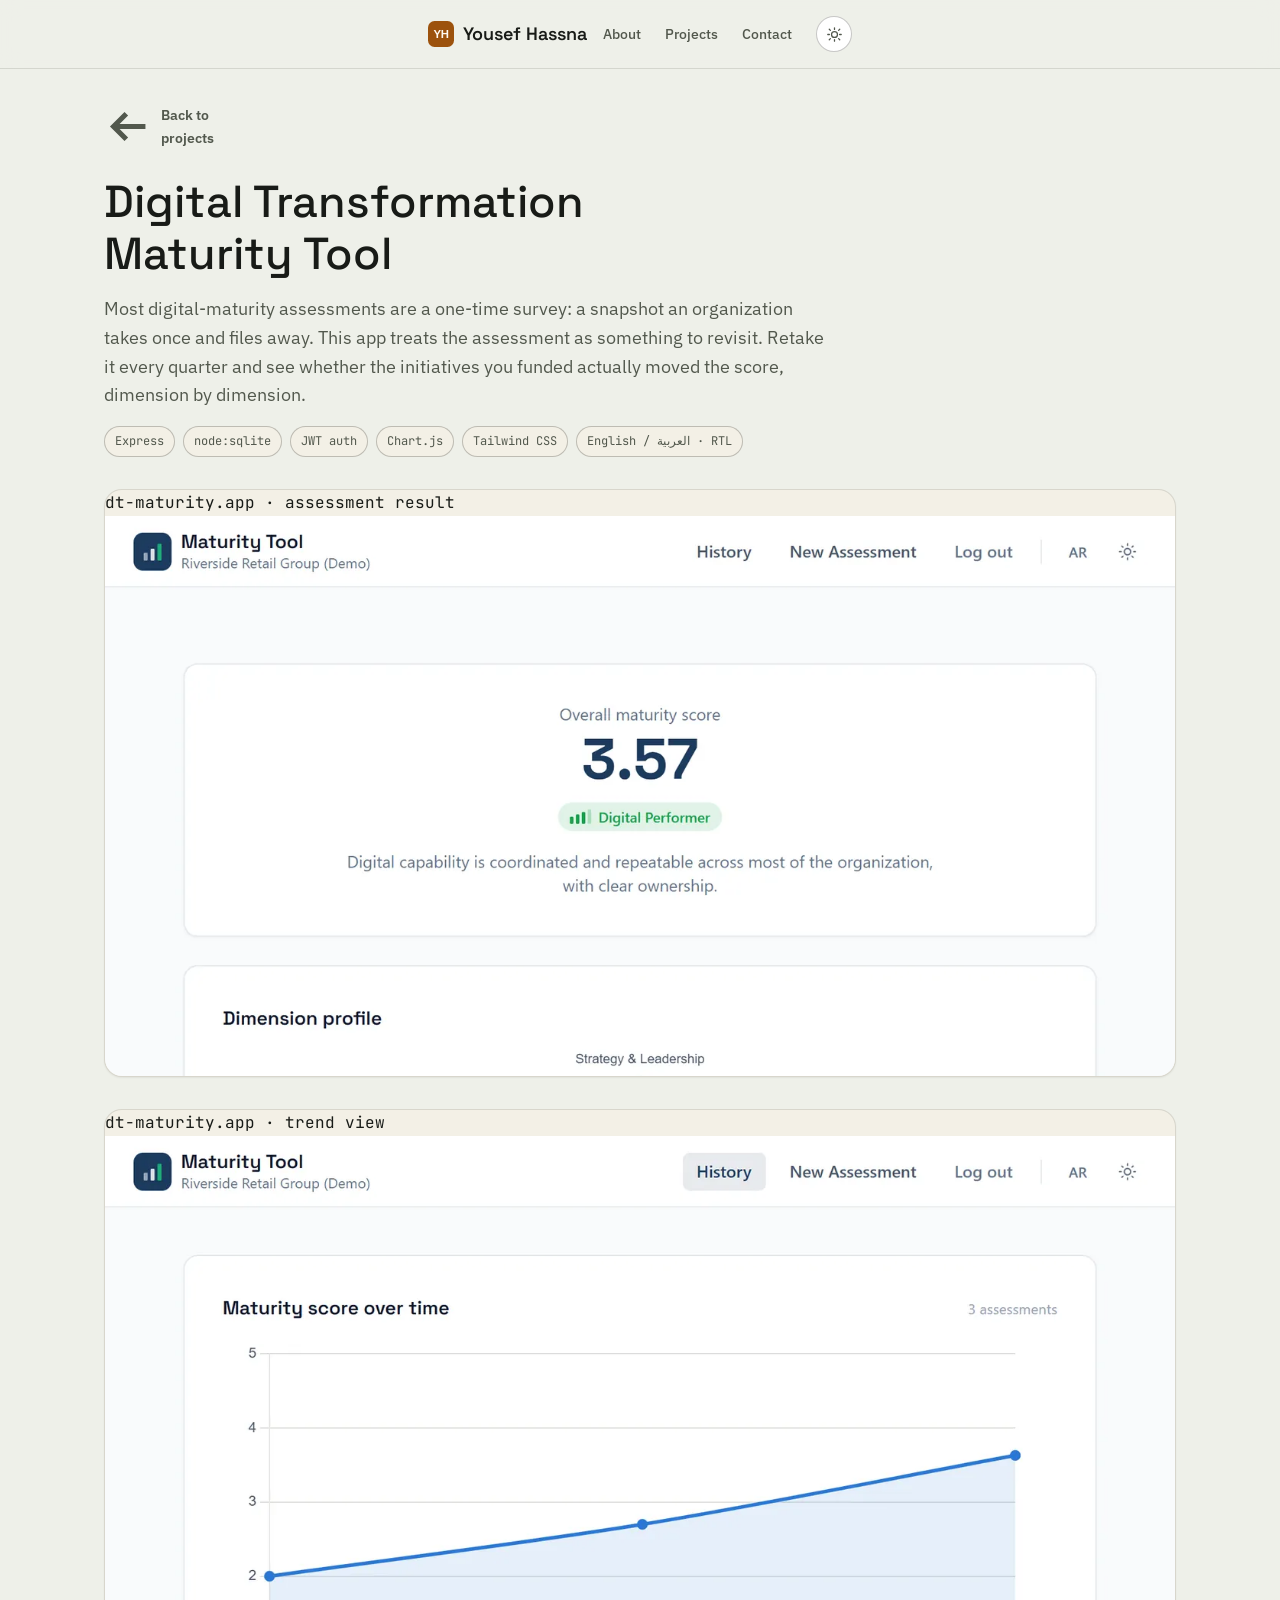
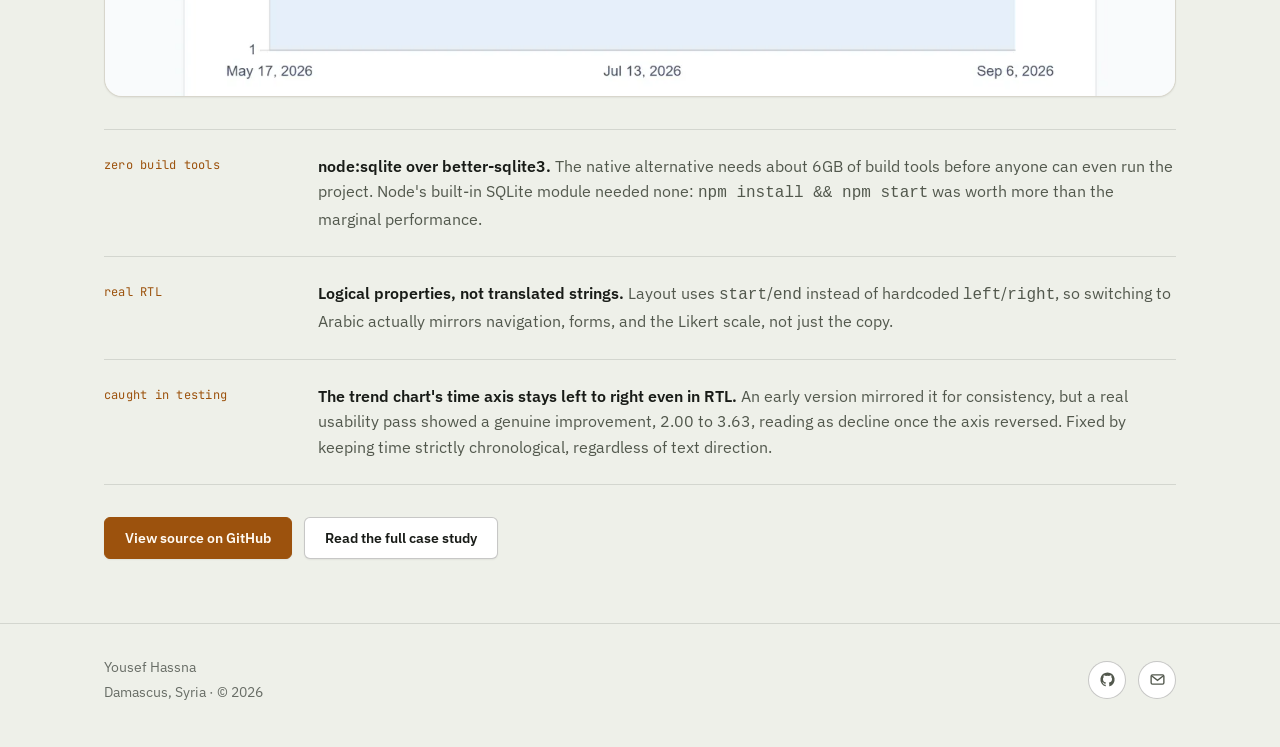
==== projects/dt-maturity-tool.html @ 9a61b5fc "Redesign portfolio: deslop, split into real pages, rebuild design system Rebuilt the single 1.7MB in" ====
<!doctype html>
<html lang="en">
<head>
<meta charset="UTF-8">
<meta name="viewport" content="width=device-width, initial-scale=1.0">
<script>try{var t=localStorage.getItem("theme");if(t==="dark"||t==="light")document.documentElement.setAttribute("data-theme",t);}catch(e){}</script>
<title>Digital Transformation Maturity Tool | Yousef Hassna</title>
<meta name="description" content="A full-stack digital maturity assessment tool with persistence and trend tracking, built in English and Arabic with real RTL layout.">
<link rel="canonical" href="https://kroos2000sy.github.io/portfolio/projects/dt-maturity-tool.html">

<meta property="og:type" content="article">
<meta property="og:title" content="Digital Transformation Maturity Tool | Yousef Hassna">
<meta property="og:description" content="A full-stack digital maturity assessment tool with persistence and trend tracking, built in English and Arabic with real RTL layout.">
<meta property="og:url" content="https://kroos2000sy.github.io/portfolio/projects/dt-maturity-tool.html">
<meta property="og:image" content="https://kroos2000sy.github.io/portfolio/assets/img/dt-maturity-hero.webp">

<link rel="icon" type="image/svg+xml" href="../favicon.svg">
<link rel="alternate icon" type="image/png" sizes="32x32" href="../favicon-32.png">
<link rel="apple-touch-icon" sizes="180x180" href="../apple-touch-icon.png">
<link rel="preconnect" href="https://fonts.googleapis.com">
<link rel="preconnect" href="https://fonts.gstatic.com" crossorigin>
<link rel="stylesheet" href="https://fonts.googleapis.com/css2?family=Space+Grotesk:wght@500;600;700&family=IBM+Plex+Sans:wght@400;500;600&family=JetBrains+Mono:wght@400;500;600&display=swap">
<link rel="stylesheet" href="../assets/css/style.css">
</head>
<body>

<a class="skip-link" href="#main">Skip to main content</a>
<div class="progress-track" aria-hidden="true"><div class="progress-fill" id="progressFill"></div></div>

<nav class="site-nav" aria-label="Primary">
  <div class="nav-inner">
    <a class="nav-brand" href="../index.html#top">
      <svg width="26" height="26" viewBox="0 0 32 32" aria-hidden="true">
        <rect width="32" height="32" rx="8" fill="var(--accent)"/>
        <text x="16" y="21.5" text-anchor="middle" font-family="Arial, Helvetica, sans-serif" font-weight="700" font-size="14" letter-spacing="-0.5" fill="var(--accent-ink)">YH</text>
      </svg>
      <span>Yousef Hassna</span>
    </a>
    <div class="nav-right">
      <ul class="nav-links">
        <li><a href="../index.html#about">About</a></li>
        <li><a href="../index.html#projects">Projects</a></li>
        <li><a href="../index.html#contact">Contact</a></li>
      </ul>
      <button class="theme-toggle" id="themeToggle" type="button" aria-label="Switch to dark theme" aria-pressed="false">
        <svg class="icon-sun" viewBox="0 0 24 24" fill="none" stroke="currentColor" stroke-width="1.8" stroke-linecap="round" aria-hidden="true"><circle cx="12" cy="12" r="4.2"/><path d="M12 2.5v2.3M12 19.2v2.3M4.6 4.6l1.6 1.6M17.8 17.8l1.6 1.6M2.5 12h2.3M19.2 12h2.3M4.6 19.4l1.6-1.6M17.8 6.2l1.6-1.6"/></svg>
        <svg class="icon-moon" viewBox="0 0 24 24" fill="none" stroke="currentColor" stroke-width="1.8" stroke-linecap="round" aria-hidden="true"><path d="M20 14.5A8.5 8.5 0 1 1 9.5 4a6.8 6.8 0 0 0 10.5 10.5Z"/></svg>
      </button>
    </div>
  </div>
</nav>

<main id="main">
<div class="wrap">

  <a class="back-link" href="../index.html#projects">
    <svg viewBox="0 0 16 16" fill="none" stroke="currentColor" stroke-width="1.6" aria-hidden="true"><path d="M13 8H3M7 4 3 8l4 4"/></svg>
    Back to projects
  </a>

  <div class="project-hero" data-reveal>
    <h1>Digital Transformation Maturity Tool</h1>
    <p class="desc">Most digital-maturity assessments are a one-time survey: a snapshot an organization takes once and files away. This app treats the assessment as something to revisit. Retake it every quarter and see whether the initiatives you funded actually moved the score, dimension by dimension.</p>
    <div class="tag-row">
      <span class="tag">Express</span>
      <span class="tag">node:sqlite</span>
      <span class="tag">JWT auth</span>
      <span class="tag">Chart.js</span>
      <span class="tag">Tailwind CSS</span>
      <span class="tag">English / العربية · RTL</span>
    </div>
  </div>

  <div class="detail-media" data-reveal>
    <div class="frame-bar mono">dt-maturity.app · assessment result</div>
    <img src="../assets/img/dt-maturity-hero.webp" width="1400" height="2022" alt="Maturity assessment dashboard showing an overall score of 3.57, a radar chart across six dimensions, and two focus recommendations." loading="eager" decoding="async">
  </div>

  <div class="detail-media" data-reveal>
    <div class="frame-bar mono">dt-maturity.app · trend view</div>
    <img src="../assets/img/dt-maturity-trend.webp" width="1400" height="1120" alt="Line chart of maturity score across three quarterly assessments, rising from 2.00 to 3.63, with a history table below it." loading="lazy" decoding="async">
  </div>

  <div class="decisions" data-reveal>
    <div class="decision">
      <div class="label">zero build tools</div>
      <div class="body"><strong>node:sqlite over better-sqlite3.</strong> The native alternative needs about 6GB of build tools before anyone can even run the project. Node's built-in SQLite module needed none: <code>npm install &amp;&amp; npm start</code> was worth more than the marginal performance.</div>
    </div>
    <div class="decision">
      <div class="label">real RTL</div>
      <div class="body"><strong>Logical properties, not translated strings.</strong> Layout uses <code>start</code>/<code>end</code> instead of hardcoded <code>left</code>/<code>right</code>, so switching to Arabic actually mirrors navigation, forms, and the Likert scale, not just the copy.</div>
    </div>
    <div class="decision">
      <div class="label">caught in testing</div>
      <div class="body"><strong>The trend chart's time axis stays left to right even in RTL.</strong> An early version mirrored it for consistency, but a real usability pass showed a genuine improvement, 2.00 to 3.63, reading as decline once the axis reversed. Fixed by keeping time strictly chronological, regardless of text direction.</div>
    </div>
  </div>

  <div class="detail-foot btn-row" data-reveal>
    <a class="btn primary" href="https://github.com/kroos2000sy/digital-maturity-assessment" target="_blank" rel="noopener">View source on GitHub</a>
    <a class="btn" href="https://github.com/kroos2000sy/digital-maturity-assessment/blob/master/CASE_STUDY.md" target="_blank" rel="noopener">Read the full case study</a>
  </div>

</div>
</main>

<footer>
  <div class="wrap footer-inner">
    <div class="footer-meta">
      <span>Yousef Hassna</span>
      <span>Damascus, Syria · © 2026</span>
    </div>
    <div class="footer-links">
      <a class="icon-btn" href="https://github.com/kroos2000sy" target="_blank" rel="noopener" aria-label="GitHub profile">
        <svg viewBox="0 0 24 24" fill="currentColor" aria-hidden="true"><path d="M12 2a10 10 0 0 0-3.16 19.49c.5.09.68-.22.68-.48v-1.7c-2.78.6-3.37-1.34-3.37-1.34-.46-1.16-1.11-1.47-1.11-1.47-.91-.62.07-.6.07-.6 1 .07 1.53 1.03 1.53 1.03.89 1.53 2.34 1.09 2.91.83.09-.65.35-1.09.63-1.34-2.22-.25-4.56-1.11-4.56-4.95 0-1.09.39-1.99 1.03-2.69-.1-.25-.45-1.27.1-2.65 0 0 .84-.27 2.75 1.03a9.4 9.4 0 0 1 5 0c1.91-1.3 2.75-1.03 2.75-1.03.55 1.38.2 2.4.1 2.65.64.7 1.03 1.6 1.03 2.69 0 3.85-2.34 4.7-4.57 4.95.36.31.68.92.68 1.85v2.75c0 .26.18.58.69.48A10 10 0 0 0 12 2Z"/></svg>
      </a>
      <a class="icon-btn" href="mailto:yousefpes1@gmail.com" aria-label="Email Yousef">
        <svg viewBox="0 0 20 20" fill="none" stroke="currentColor" stroke-width="1.6" aria-hidden="true"><rect x="2.5" y="4.5" width="15" height="11" rx="1.6"/><path d="m3 5.5 7 5.5 7-5.5"/></svg>
      </a>
    </div>
  </div>
</footer>

<button class="icon-btn back-to-top" id="backToTop" type="button" aria-label="Back to top">
  <svg viewBox="0 0 20 20" fill="none" stroke="currentColor" stroke-width="1.8" stroke-linecap="round" aria-hidden="true"><path d="M10 15V5M5 9l5-5 5 5"/></svg>
</button>

<script src="../assets/js/main.js"></script>
</body>
</html>
---- assets/css/style.css ----
/* ==========================================================================
   Yousef Hassna - portfolio
   Design tokens
   ========================================================================== */

:root {
  --bg: #eef0e9;
  --surface: #ffffff;
  --surface-2: #f3f0e6;
  --border: rgba(21, 24, 20, 0.12);
  --border-strong: rgba(21, 24, 20, 0.24);
  --ink: #181b17;
  --ink-2: #52584d;
  --ink-3: #686d66;
  --accent: #9c520d;
  --accent-ink: #fffaf3;
  --accent-soft: #f1decb;
  --teal: #1f6a5d;
  --good: #2e7d46;
  --bad: #ac3226;
  --shadow-sm: 0 1px 2px rgba(21, 24, 20, 0.06);
  --shadow-md: 0 10px 30px -14px rgba(21, 24, 20, 0.32);

  --font-display: "Space Grotesk", ui-sans-serif, system-ui, sans-serif;
  --font-body: "IBM Plex Sans", ui-sans-serif, system-ui, -apple-system, sans-serif;
  --font-mono: "JetBrains Mono", ui-monospace, "SFMono-Regular", Menlo, monospace;

  --text-xs: 0.75rem;
  --text-sm: 0.875rem;
  --text-base: 1rem;
  --text-lg: 1.125rem;
  --text-xl: 1.375rem;
  --text-2xl: 1.75rem;
  --text-3xl: 2.5rem;

  --space-1: 4px;
  --space-2: 8px;
  --space-3: 12px;
  --space-4: 16px;
  --space-6: 24px;
  --space-8: 32px;
  --space-12: 48px;
  --space-16: 64px;
  --space-24: 96px;

  --radius-sm: 6px;
  --radius-md: 10px;
  --radius-lg: 18px;

  --container: 1120px;
  --measure: 62ch;

  --ease-out: cubic-bezier(0.16, 1, 0.3, 1);
  --ease-in-out: cubic-bezier(0.65, 0, 0.35, 1);
  --duration-fast: 150ms;
  --duration-base: 220ms;
  --duration-slow: 480ms;
}

@media (prefers-color-scheme: dark) {
  :root:not([data-theme="light"]) {
    --bg: #101210;
    --surface: #171a16;
    --surface-2: #1d211b;
    --border: rgba(237, 239, 230, 0.12);
    --border-strong: rgba(237, 239, 230, 0.24);
    --ink: #edefe6;
    --ink-2: #a9ad9f;
    --ink-3: #7f847d;
    --accent: #f0a758;
    --accent-ink: #1c1200;
    --accent-soft: rgba(240, 167, 88, 0.16);
    --teal: #5cc2b1;
    --good: #57c377;
    --bad: #e2796d;
    --shadow-sm: 0 1px 2px rgba(0, 0, 0, 0.4);
    --shadow-md: 0 20px 44px -20px rgba(0, 0, 0, 0.7);
  }
}

:root[data-theme="dark"] {
  --bg: #101210;
  --surface: #171a16;
  --surface-2: #1d211b;
  --border: rgba(237, 239, 230, 0.12);
  --border-strong: rgba(237, 239, 230, 0.24);
  --ink: #edefe6;
  --ink-2: #a9ad9f;
  --ink-3: #7f847d;
  --accent: #f0a758;
  --accent-ink: #1c1200;
  --accent-soft: rgba(240, 167, 88, 0.16);
  --teal: #5cc2b1;
  --good: #57c377;
  --bad: #e2796d;
  --shadow-sm: 0 1px 2px rgba(0, 0, 0, 0.4);
  --shadow-md: 0 20px 44px -20px rgba(0, 0, 0, 0.7);
}

/* ==========================================================================
   Reset & base
   ========================================================================== */

*,
*::before,
*::after {
  box-sizing: border-box;
}

html {
  scroll-behavior: smooth;
  -webkit-text-size-adjust: 100%;
}

body {
  margin: 0;
  background: var(--bg);
  color: var(--ink);
  font-family: var(--font-body);
  font-size: var(--text-base);
  line-height: 1.6;
  transition: background-color var(--duration-base) var(--ease-out), color var(--duration-base) var(--ease-out);
}

img {
  max-width: 100%;
  display: block;
}

h1, h2, h3, h4 {
  font-family: var(--font-display);
  font-weight: 500;
  line-height: 1.15;
  margin: 0;
  color: var(--ink);
  text-wrap: balance;
}

p {
  margin: 0;
}

a {
  color: var(--teal);
  text-decoration-thickness: 1.5px;
  text-underline-offset: 3px;
}

a:hover {
  color: var(--accent);
}

::selection {
  background: var(--accent);
  color: var(--accent-ink);
}

:focus-visible {
  outline: 2px solid var(--accent);
  outline-offset: 3px;
  border-radius: 2px;
}

button {
  font: inherit;
  color: inherit;
}

.mono {
  font-family: var(--font-mono);
}

.skip-link {
  position: absolute;
  top: -100%;
  left: var(--space-4);
  z-index: 100;
  background: var(--accent);
  color: var(--accent-ink);
  padding: var(--space-2) var(--space-4);
  border-radius: var(--radius-sm);
  font-weight: 600;
  text-decoration: none;
  transition: top var(--duration-fast) var(--ease-out);
}

.skip-link:focus {
  top: var(--space-4);
}

.wrap {
  max-width: var(--container);
  margin-inline: auto;
  padding-inline: var(--space-6);
}

@media (max-width: 620px) {
  .wrap {
    padding-inline: var(--space-4);
  }
}

section[id] {
  scroll-margin-top: 84px;
}

@media (prefers-reduced-motion: reduce) {
  html {
    scroll-behavior: auto;
  }
  *, *::before, *::after {
    animation-duration: 0.01ms !important;
    animation-iteration-count: 1 !important;
    transition-duration: 0.01ms !important;
  }
}

/* ==========================================================================
   Scroll progress
   ========================================================================== */

.progress-track {
  position: fixed;
  inset-inline: 0;
  top: 0;
  height: 3px;
  background: transparent;
  z-index: 60;
}

.progress-fill {
  height: 100%;
  width: 0%;
  background: var(--accent);
  transform-origin: left;
}

/* ==========================================================================
   Nav
   ========================================================================== */

.site-nav {
  position: sticky;
  top: 0;
  z-index: 50;
  display: flex;
  align-items: center;
  justify-content: space-between;
  gap: var(--space-4);
  padding-block: var(--space-4);
  background: color-mix(in srgb, var(--bg) 88%, transparent);
  backdrop-filter: blur(10px);
  -webkit-backdrop-filter: blur(10px);
  border-bottom: 1px solid var(--border);
}

.nav-inner {
  max-width: var(--container);
  margin-inline: auto;
  padding-inline: var(--space-6);
  display: flex;
  align-items: center;
  justify-content: space-between;
  gap: var(--space-4);
}

@media (max-width: 620px) {
  .nav-inner {
    padding-inline: var(--space-4);
  }
}

.nav-brand {
  display: inline-flex;
  align-items: center;
  gap: 9px;
  text-decoration: none;
  color: var(--ink);
  font-family: var(--font-display);
  font-weight: 600;
  font-size: var(--text-lg);
}

.nav-brand svg {
  flex-shrink: 0;
}

.nav-right {
  display: flex;
  align-items: center;
  gap: var(--space-6);
}

.nav-links {
  display: flex;
  align-items: center;
  gap: var(--space-6);
  list-style: none;
  margin: 0;
  padding: 0;
}

.nav-links a {
  position: relative;
  font-size: var(--text-sm);
  font-weight: 500;
  color: var(--ink-2);
  text-decoration: none;
}

.nav-links a::after {
  content: "";
  position: absolute;
  left: 0;
  right: 0;
  bottom: -4px;
  height: 2px;
  background: var(--accent);
  transform: scaleX(0);
  transform-origin: left;
  transition: transform var(--duration-base) var(--ease-out);
}

.nav-links a:hover,
.nav-links a[aria-current="true"] {
  color: var(--ink);
}

.nav-links a:hover::after,
.nav-links a[aria-current="true"]::after {
  transform: scaleX(1);
}

@media (max-width: 700px) {
  .nav-links {
    display: none;
  }
}

.theme-toggle {
  display: inline-flex;
  align-items: center;
  justify-content: center;
  width: 36px;
  height: 36px;
  border-radius: 50%;
  border: 1px solid var(--border-strong);
  background: var(--surface);
  cursor: pointer;
  transition: transform var(--duration-fast) var(--ease-out), border-color var(--duration-fast) var(--ease-out);
}

.theme-toggle:hover {
  border-color: var(--accent);
}

.theme-toggle:active {
  transform: scale(0.92);
}

.theme-toggle svg {
  width: 17px;
  height: 17px;
  stroke: var(--ink-2);
}

.theme-toggle .icon-moon { display: none; }
:root[data-theme="dark"] .theme-toggle .icon-sun { display: none; }
:root[data-theme="dark"] .theme-toggle .icon-moon { display: block; }
@media (prefers-color-scheme: dark) {
  :root:not([data-theme="light"]) .theme-toggle .icon-sun { display: none; }
  :root:not([data-theme="light"]) .theme-toggle .icon-moon { display: block; }
}

/* ==========================================================================
   Buttons
   ========================================================================== */

.btn {
  display: inline-flex;
  align-items: center;
  justify-content: center;
  gap: 8px;
  font-family: var(--font-body);
  font-size: var(--text-sm);
  font-weight: 600;
  line-height: 1;
  padding: 13px 20px;
  border-radius: var(--radius-sm);
  border: 1px solid var(--border-strong);
  background: var(--surface);
  color: var(--ink);
  text-decoration: none;
  cursor: pointer;
  box-shadow: var(--shadow-sm);
  transition: transform var(--duration-fast) var(--ease-out),
    border-color var(--duration-fast) var(--ease-out),
    background-color var(--duration-fast) var(--ease-out);
}

.btn:hover {
  border-color: var(--accent);
  color: var(--ink);
}

.btn:active {
  transform: scale(0.97);
}

.btn.primary {
  background: var(--accent);
  border-color: var(--accent);
  color: var(--accent-ink);
}

.btn.primary:hover {
  filter: brightness(1.06);
}

.btn.ghost {
  background: transparent;
  box-shadow: none;
}

.btn-row {
  display: flex;
  flex-wrap: wrap;
  gap: var(--space-3);
}

.icon-btn {
  display: inline-flex;
  align-items: center;
  justify-content: center;
  width: 38px;
  height: 38px;
  border-radius: 50%;
  border: 1px solid var(--border-strong);
  background: var(--surface);
  color: var(--ink-2);
  cursor: pointer;
  transition: transform var(--duration-fast) var(--ease-out), border-color var(--duration-fast) var(--ease-out), color var(--duration-fast) var(--ease-out);
}

.icon-btn:hover {
  border-color: var(--accent);
  color: var(--accent);
}

.icon-btn:active {
  transform: scale(0.92);
}

.icon-btn svg {
  width: 17px;
  height: 17px;
}

/* ==========================================================================
   Hero
   ========================================================================== */

.hero {
  padding-block: var(--space-16) var(--space-8);
  display: grid;
  grid-template-columns: 1.4fr 1fr;
  gap: var(--space-12);
  align-items: start;
}

@media (max-width: 860px) {
  .hero {
    grid-template-columns: 1fr;
    padding-block: var(--space-12) var(--space-4);
    gap: var(--space-8);
  }
}

.hero h1 {
  font-size: clamp(2.4rem, 5.4vw, 3.6rem);
  letter-spacing: -0.01em;
}

.hero .role {
  margin-top: var(--space-3);
  font-size: var(--text-lg);
  color: var(--ink-2);
  font-weight: 500;
  max-width: 42ch;
}

.hero .pitch {
  margin-top: var(--space-4);
  font-size: var(--text-base);
  color: var(--ink-2);
  max-width: 52ch;
}

.hero .btn-row {
  margin-top: var(--space-6);
}

.glance-card {
  border: 1px solid var(--border);
  border-radius: var(--radius-lg);
  background: var(--surface);
  box-shadow: var(--shadow-md);
  padding: var(--space-6);
}

.glance-card h2 {
  font-family: var(--font-body);
  font-size: var(--text-xs);
  font-weight: 600;
  letter-spacing: 0.06em;
  text-transform: uppercase;
  color: var(--ink-3);
  margin-bottom: var(--space-4);
}

.glance-list {
  list-style: none;
  margin: 0;
  padding: 0;
  display: flex;
  flex-direction: column;
  gap: var(--space-4);
}

.glance-list li {
  display: flex;
  justify-content: space-between;
  align-items: baseline;
  gap: var(--space-3);
  padding-bottom: var(--space-4);
  border-bottom: 1px solid var(--border);
}

.glance-list li:last-child {
  border-bottom: none;
  padding-bottom: 0;
}

.glance-list dt {
  font-size: var(--text-sm);
  color: var(--ink-3);
}

.glance-list dd {
  margin: 0;
  font-size: var(--text-sm);
  font-weight: 600;
  color: var(--ink);
  text-align: right;
}

/* ==========================================================================
   Sections
   ========================================================================== */

.section {
  padding-block: var(--space-16);
  border-top: 1px solid var(--border);
}

.section-head {
  display: flex;
  flex-direction: column;
  gap: var(--space-3);
  margin-bottom: var(--space-8);
  max-width: 68ch;
}

.section-head h2 {
  font-size: var(--text-3xl);
}

.section-head p {
  color: var(--ink-2);
  font-size: var(--text-base);
}

[data-reveal] {
  opacity: 0;
  transform: translateY(16px);
  transition: opacity var(--duration-slow) var(--ease-out), transform var(--duration-slow) var(--ease-out);
}

[data-reveal].in-view {
  opacity: 1;
  transform: translateY(0);
}

.skills-grid > .skill-group:nth-child(1) { transition-delay: 0ms; }
.skills-grid > .skill-group:nth-child(2) { transition-delay: 50ms; }
.skills-grid > .skill-group:nth-child(3) { transition-delay: 100ms; }
.skills-grid > .skill-group:nth-child(4) { transition-delay: 150ms; }
.skills-grid > .skill-group:nth-child(5) { transition-delay: 200ms; }

.project-list > .project-card:nth-child(2) { transition-delay: 60ms; }
.project-list > .project-card:nth-child(3) { transition-delay: 120ms; }

/* ---- hero load-in (single authored entrance, not repeated per-section) ---- */
.load-in {
  opacity: 0;
  transform: translateY(14px);
  animation: loadIn 640ms var(--ease-out) forwards;
  animation-delay: calc(var(--i, 0) * 90ms);
}

@keyframes loadIn {
  to {
    opacity: 1;
    transform: translateY(0);
  }
}

@media (prefers-reduced-motion: reduce) {
  .load-in {
    opacity: 1;
    transform: none;
    animation: none;
  }
}

/* ==========================================================================
   About / skills
   ========================================================================== */

.about-body {
  max-width: var(--measure);
  font-size: var(--text-lg);
  color: var(--ink-2);
  margin-bottom: var(--space-8);
}

.skills-grid {
  display: grid;
  grid-template-columns: repeat(auto-fit, minmax(220px, 1fr));
  gap: var(--space-6);
}

.skill-group h3 {
  font-family: var(--font-body);
  font-size: var(--text-xs);
  font-weight: 600;
  letter-spacing: 0.06em;
  text-transform: uppercase;
  color: var(--ink-3);
  margin-bottom: var(--space-3);
}

.tag-row {
  display: flex;
  flex-wrap: wrap;
  gap: var(--space-2);
}

.tag {
  font-family: var(--font-mono);
  font-size: var(--text-xs);
  padding: 5px 10px;
  border-radius: 999px;
  border: 1px solid var(--border-strong);
  background: var(--surface-2);
  color: var(--ink-2);
  transition: transform var(--duration-fast) var(--ease-out), border-color var(--duration-fast) var(--ease-out);
}

.tag:hover {
  border-color: var(--accent);
  transform: translateY(-2px);
}

/* ==========================================================================
   Project cards
   ========================================================================== */

.project-list {
  display: flex;
  flex-direction: column;
  gap: var(--space-6);
}

.project-card {
  display: grid;
  grid-template-columns: minmax(0, 1.1fr) minmax(0, 1fr);
  border: 1px solid var(--border);
  border-radius: var(--radius-lg);
  background: var(--surface);
  overflow: hidden;
  box-shadow: var(--shadow-sm);
  transition: border-color var(--duration-base) var(--ease-out), box-shadow var(--duration-base) var(--ease-out);
}

.project-card:hover {
  border-color: var(--border-strong);
  box-shadow: var(--shadow-md);
}

.project-card:nth-child(even) {
  grid-template-columns: minmax(0, 1fr) minmax(0, 1.1fr);
}

.project-card:nth-child(even) .project-media {
  order: 2;
}

@media (max-width: 780px) {
  .project-card,
  .project-card:nth-child(even) {
    grid-template-columns: 1fr;
  }
  .project-card:nth-child(even) .project-media {
    order: 0;
  }
}

.project-media {
  position: relative;
  overflow: hidden;
  min-height: 220px;
  background: linear-gradient(100deg, var(--surface-2) 28%, var(--surface) 45%, var(--surface-2) 62%);
  background-size: 250% 100%;
  animation: shimmer 1.7s ease-in-out infinite;
}

.project-media.media-loaded {
  animation: none;
  background: var(--surface-2);
}

@keyframes shimmer {
  0% { background-position: 200% 0; }
  100% { background-position: -50% 0; }
}

.project-media .frame-bar {
  display: flex;
  align-items: center;
  padding: 8px 12px;
  border-bottom: 1px solid var(--border);
  font-family: var(--font-mono);
  font-size: 0.68rem;
  color: var(--ink-3);
  letter-spacing: 0.03em;
}

.project-media img {
  width: 100%;
  height: 260px;
  object-fit: cover;
  object-position: top center;
  opacity: 0;
  transition: transform 420ms var(--ease-out), opacity 380ms var(--ease-out);
}

.project-media img.is-loaded {
  opacity: 1;
}

.project-card:hover .project-media img {
  transform: scale(1.03);
}

.project-body {
  padding: var(--space-8);
  display: flex;
  flex-direction: column;
  gap: var(--space-4);
}

.project-body h3 {
  font-size: var(--text-2xl);
}

.project-body .desc {
  color: var(--ink-2);
}

.stat-row {
  display: flex;
  flex-wrap: wrap;
  gap: var(--space-6);
  padding-block: var(--space-3);
  border-block: 1px dashed var(--border);
}

.stat {
  display: flex;
  flex-direction: column;
  gap: 2px;
}

.stat .num {
  font-family: var(--font-mono);
  font-size: var(--text-xl);
  font-weight: 600;
  color: var(--accent);
}

.stat .num.teal {
  color: var(--teal);
}

.stat .lbl {
  font-size: var(--text-xs);
  letter-spacing: 0.04em;
  text-transform: uppercase;
  color: var(--ink-3);
}

.project-foot {
  display: flex;
  align-items: center;
  justify-content: space-between;
  gap: var(--space-3);
  margin-top: auto;
}

.case-link {
  display: inline-flex;
  align-items: center;
  gap: 6px;
  font-weight: 600;
  font-size: var(--text-sm);
  text-decoration: none;
  color: var(--ink);
}

.case-link svg {
  width: 15px;
  height: 15px;
  transition: transform var(--duration-base) var(--ease-out);
}

.project-card:hover .case-link svg {
  transform: translateX(3px);
}

/* ==========================================================================
   Contact
   ========================================================================== */

.contact-copy {
  max-width: var(--measure);
  color: var(--ink-2);
  font-size: var(--text-lg);
  margin-bottom: var(--space-6);
}

.email-row {
  display: flex;
  align-items: center;
  gap: var(--space-2);
}

/* ==========================================================================
   Footer
   ========================================================================== */

footer {
  border-top: 1px solid var(--border);
  padding-block: var(--space-8) var(--space-12);
}

.footer-inner {
  display: flex;
  align-items: center;
  justify-content: space-between;
  flex-wrap: wrap;
  gap: var(--space-4);
}

.footer-meta {
  display: flex;
  flex-direction: column;
  gap: 2px;
  color: var(--ink-3);
  font-size: var(--text-sm);
}

.footer-links {
  display: flex;
  gap: var(--space-3);
}

.back-to-top {
  position: fixed;
  right: var(--space-6);
  bottom: var(--space-6);
  z-index: 40;
  opacity: 0;
  pointer-events: none;
  transform: translateY(8px);
  transition: opacity var(--duration-base) var(--ease-out), transform var(--duration-base) var(--ease-out);
}

.back-to-top.visible {
  opacity: 1;
  pointer-events: auto;
  transform: translateY(0);
}

/* ==========================================================================
   Project detail page
   ========================================================================== */

.back-link {
  display: inline-flex;
  align-items: center;
  gap: 6px;
  font-size: var(--text-sm);
  font-weight: 600;
  color: var(--ink-2);
  text-decoration: none;
  margin-block: var(--space-8) var(--space-6);
}

.back-link:hover {
  color: var(--accent);
}

.project-hero {
  display: flex;
  flex-direction: column;
  gap: var(--space-4);
  margin-bottom: var(--space-8);
  max-width: 72ch;
}

.project-hero h1 {
  font-size: clamp(2rem, 4.4vw, 2.8rem);
}

.project-hero .desc {
  font-size: var(--text-lg);
  color: var(--ink-2);
}

.detail-media {
  border: 1px solid var(--border);
  border-radius: var(--radius-lg);
  overflow: hidden;
  box-shadow: var(--shadow-sm);
  margin-bottom: var(--space-8);
  background: linear-gradient(100deg, var(--surface-2) 28%, var(--surface) 45%, var(--surface-2) 62%);
  background-size: 250% 100%;
  animation: shimmer 1.7s ease-in-out infinite;
}

.detail-media.media-loaded {
  animation: none;
  background: var(--surface-2);
}

.detail-media img {
  width: 100%;
  height: auto;
  max-height: 560px;
  object-fit: cover;
  object-position: top center;
  opacity: 0;
  transition: opacity 380ms var(--ease-out);
}

.detail-media img.is-loaded {
  opacity: 1;
}

.decisions {
  display: flex;
  flex-direction: column;
  border-top: 1px solid var(--border);
  margin-bottom: var(--space-8);
}

.decision {
  display: grid;
  grid-template-columns: 190px 1fr;
  gap: var(--space-6);
  padding-block: var(--space-6);
  border-bottom: 1px solid var(--border);
}

@media (max-width: 680px) {
  .decision {
    grid-template-columns: 1fr;
    gap: var(--space-2);
  }
}

.decision .label {
  font-family: var(--font-mono);
  font-size: var(--text-xs);
  color: var(--accent);
  letter-spacing: 0.02em;
  padding-top: 2px;
}

.decision .body {
  color: var(--ink-2);
}

.decision .body strong {
  color: var(--ink);
  font-weight: 600;
}

.detail-foot {
  padding-bottom: var(--space-16);
}

/* ==========================================================================
   Utility
   ========================================================================== */

.visually-hidden {
  position: absolute;
  width: 1px;
  height: 1px;
  padding: 0;
  margin: -1px;
  overflow: hidden;
  clip: rect(0, 0, 0, 0);
  white-space: nowrap;
  border: 0;
}

.copied-tag {
  font-size: var(--text-xs);
  color: var(--good);
  opacity: 0;
  transition: opacity var(--duration-fast) var(--ease-out);
}

.copied-tag.visible {
  opacity: 1;
}
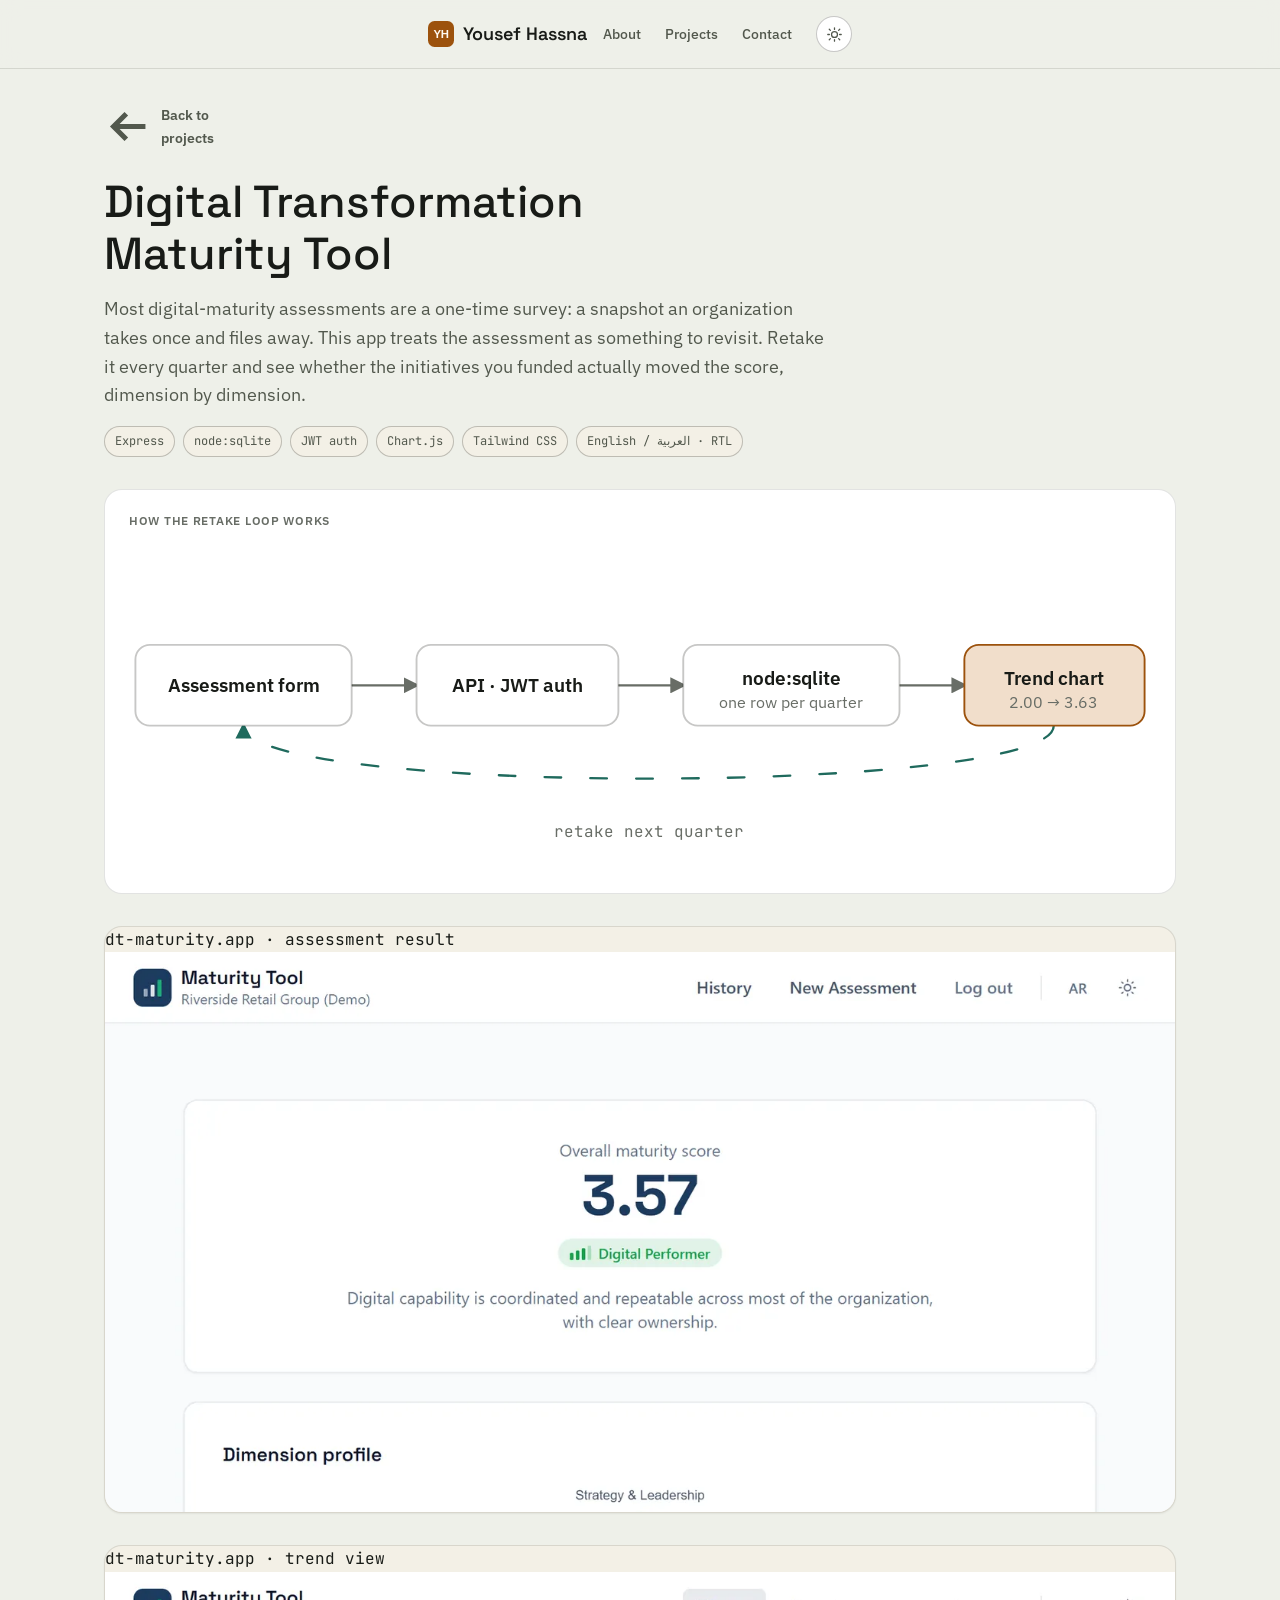
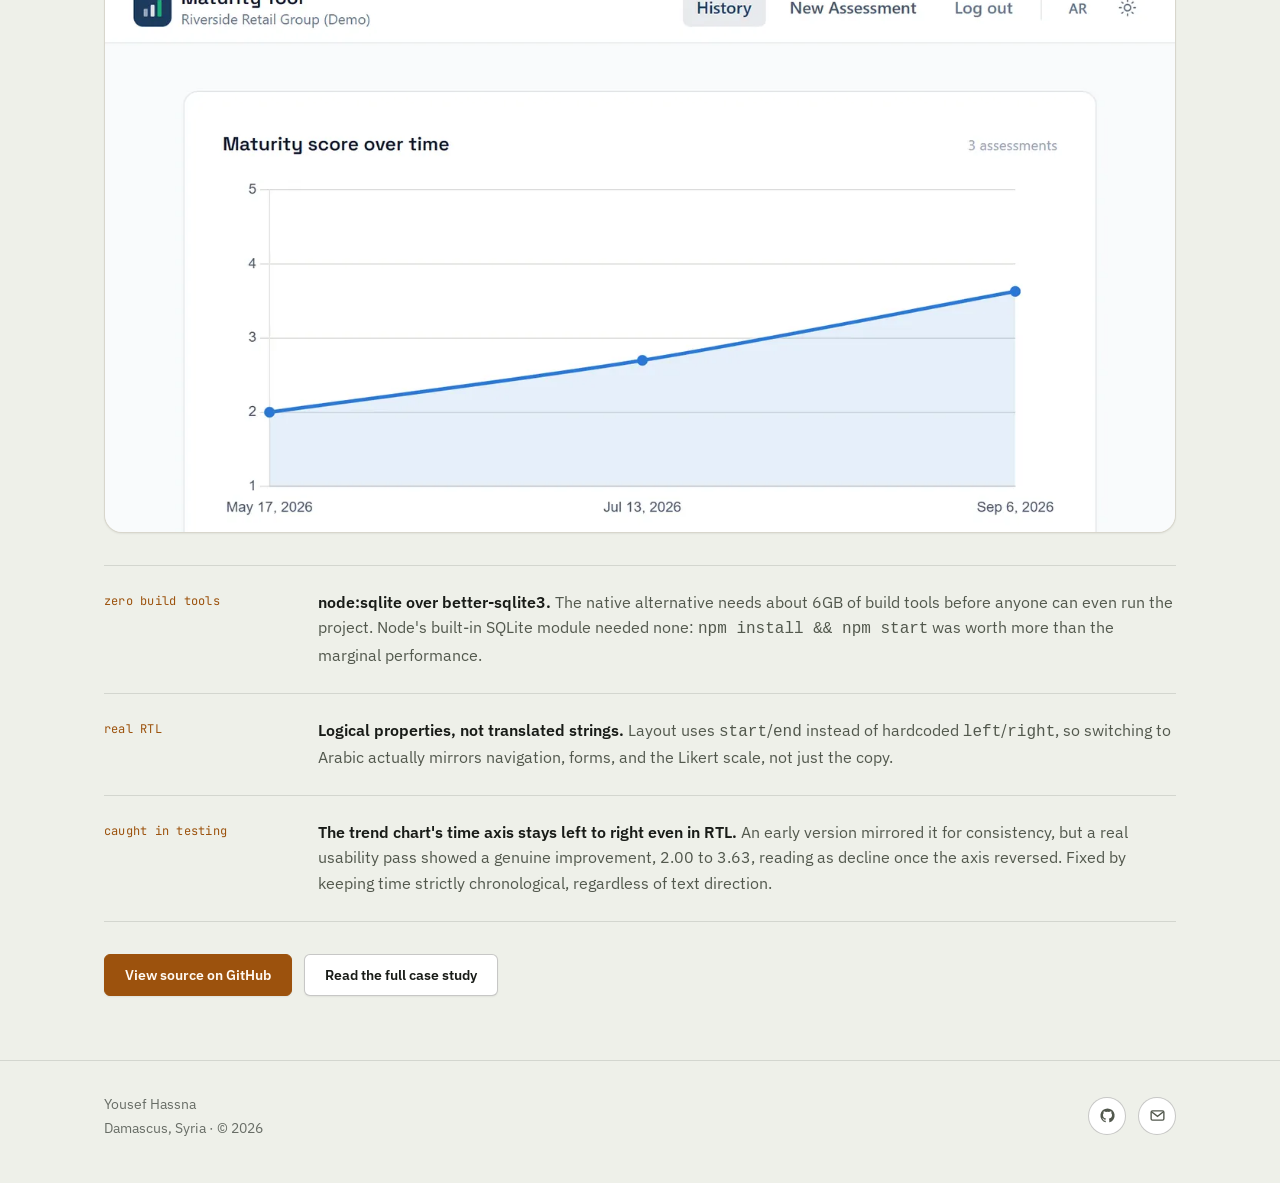
==== commit 9d20ae03: "Add animated architecture diagrams and extra motion polish - New "how it works" SVG diagram on each " ====
--- a/projects/dt-maturity-tool.html
+++ b/projects/dt-maturity-tool.html
@@ -71,6 +71,48 @@
     </div>
   </div>
 
+  <div class="diagram-wrap" data-reveal>
+    <h2>How the retake loop works</h2>
+    <div class="diagram-scroll">
+    <svg class="diagram" viewBox="0 0 720 225" role="img" aria-label="Diagram: the assessment form submits to the API, which writes to node:sqlite, which feeds the trend chart. A loop arrow shows retaking the assessment every quarter.">
+      <defs>
+        <marker id="arrow-dt" viewBox="0 0 10 10" refX="8" refY="5" markerWidth="7" markerHeight="7" orient="auto-start-reverse">
+          <path d="M0,0 L10,5 L0,10 Z" fill="var(--ink-3)"/>
+        </marker>
+        <marker id="arrow-dt-loop" viewBox="0 0 10 10" refX="8" refY="5" markerWidth="7" markerHeight="7" orient="auto-start-reverse">
+          <path d="M0,0 L10,5 L0,10 Z" fill="var(--teal)"/>
+        </marker>
+      </defs>
+
+      <path class="diagram-line" pathLength="1" marker-end="url(#arrow-dt)" d="M160,98 L205,98"/>
+      <path class="diagram-line" pathLength="1" marker-end="url(#arrow-dt)" d="M345,98 L390,98"/>
+      <path class="diagram-line" pathLength="1" marker-end="url(#arrow-dt)" d="M540,98 L585,98"/>
+      <path class="diagram-line loop-line" pathLength="1" marker-end="url(#arrow-dt-loop)" d="M647,126 C647,175 85,175 85,126"/>
+
+      <g class="diagram-node">
+        <rect class="node-box" x="10" y="70" width="150" height="56" rx="10"/>
+        <text class="node-title" x="85" y="103" text-anchor="middle">Assessment form</text>
+      </g>
+      <g class="diagram-node">
+        <rect class="node-box" x="205" y="70" width="140" height="56" rx="10"/>
+        <text class="node-title" x="275" y="103" text-anchor="middle">API · JWT auth</text>
+      </g>
+      <g class="diagram-node">
+        <rect class="node-box" x="390" y="70" width="150" height="56" rx="10"/>
+        <text class="node-title" x="465" y="98" text-anchor="middle">node:sqlite</text>
+        <text class="node-sub" x="465" y="114" text-anchor="middle">one row per quarter</text>
+      </g>
+      <g class="diagram-node">
+        <rect class="node-box accent-box" x="585" y="70" width="125" height="56" rx="10"/>
+        <text class="node-title" x="647" y="98" text-anchor="middle">Trend chart</text>
+        <text class="node-sub" x="647" y="114" text-anchor="middle">2.00 → 3.63</text>
+      </g>
+
+      <text class="diagram-caption" x="366" y="203" text-anchor="middle">retake next quarter</text>
+    </svg>
+    </div>
+  </div>
+
   <div class="detail-media" data-reveal>
     <div class="frame-bar mono">dt-maturity.app · assessment result</div>
     <img src="../assets/img/dt-maturity-hero.webp" width="1400" height="2022" alt="Maturity assessment dashboard showing an overall score of 3.57, a radar chart across six dimensions, and two focus recommendations." loading="eager" decoding="async">
--- a/assets/css/style.css
+++ b/assets/css/style.css
@@ -690,6 +690,11 @@
   background: var(--surface);
   overflow: hidden;
   box-shadow: var(--shadow-sm);
+  transition: transform 320ms var(--ease-out), border-color var(--duration-base) var(--ease-out), box-shadow var(--duration-base) var(--ease-out);
+  will-change: transform;
+}
+
+.project-card.tilting {
   transition: border-color var(--duration-base) var(--ease-out), box-shadow var(--duration-base) var(--ease-out);
 }
 
@@ -966,6 +971,131 @@
 
 .detail-media img.is-loaded {
   opacity: 1;
+}
+
+.diagram-wrap {
+  border: 1px solid var(--border);
+  border-radius: var(--radius-lg);
+  background: var(--surface);
+  padding: var(--space-6) var(--space-4);
+  margin-bottom: var(--space-8);
+}
+
+.diagram-wrap h2 {
+  font-family: var(--font-body);
+  font-size: var(--text-xs);
+  font-weight: 600;
+  letter-spacing: 0.06em;
+  text-transform: uppercase;
+  color: var(--ink-3);
+  margin: 0 0 var(--space-4) var(--space-2);
+}
+
+.diagram-scroll {
+  overflow-x: auto;
+  -webkit-overflow-scrolling: touch;
+}
+
+.diagram {
+  display: block;
+  width: 100%;
+  min-width: 620px;
+  height: auto;
+  overflow: visible;
+}
+
+@media (max-width: 660px) {
+  .diagram-scroll {
+    margin-inline: calc(var(--space-2) * -1);
+    padding-inline: var(--space-2);
+    mask-image: linear-gradient(90deg, #000 0%, #000 90%, transparent 100%);
+    -webkit-mask-image: linear-gradient(90deg, #000 0%, #000 90%, transparent 100%);
+  }
+}
+
+.diagram text {
+  font-family: var(--font-body);
+  fill: var(--ink);
+}
+
+.diagram .node-title {
+  font-size: 13px;
+  font-weight: 600;
+}
+
+.diagram .node-sub {
+  font-size: 11px;
+  fill: var(--ink-3);
+}
+
+.diagram .diagram-caption {
+  font-family: var(--font-mono);
+  font-size: 11px;
+  fill: var(--ink-3);
+}
+
+.diagram .node-box {
+  fill: var(--surface);
+  stroke: var(--border-strong);
+  stroke-width: 1.3;
+  transform-box: fill-box;
+  transform-origin: center;
+}
+
+.diagram .node-box.accent-box {
+  fill: var(--accent-soft);
+  stroke: var(--accent);
+}
+
+.diagram-node {
+  opacity: 0;
+  transform: translateY(8px);
+  transition: opacity 420ms var(--ease-out), transform 420ms var(--ease-out);
+}
+
+.diagram-node text {
+  transform-box: fill-box;
+}
+
+[data-reveal].in-view .diagram-node {
+  opacity: 1;
+  transform: translateY(0);
+}
+
+.diagram-node:nth-child(1) { transition-delay: 0ms; }
+.diagram-node:nth-child(2) { transition-delay: 90ms; }
+.diagram-node:nth-child(3) { transition-delay: 180ms; }
+.diagram-node:nth-child(4) { transition-delay: 270ms; }
+.diagram-node:nth-child(5) { transition-delay: 360ms; }
+
+.diagram-line {
+  fill: none;
+  stroke: var(--ink-3);
+  stroke-width: 1.6;
+  stroke-linecap: round;
+  stroke-dasharray: 1;
+  stroke-dashoffset: 1;
+  transition: stroke-dashoffset 900ms var(--ease-out);
+  transition-delay: 380ms;
+}
+
+.diagram-line.accent-line {
+  stroke: var(--accent);
+}
+
+.diagram-line.loop-line {
+  stroke: var(--teal);
+  stroke-dasharray: 0.02 0.035;
+  transition-delay: 700ms;
+  transition-duration: 1100ms;
+}
+
+[data-reveal].in-view .diagram-line {
+  stroke-dashoffset: 0;
+}
+
+@media (max-width: 640px) {
+  .diagram-wrap { padding: var(--space-4) var(--space-2); }
 }
 
 .decisions {
